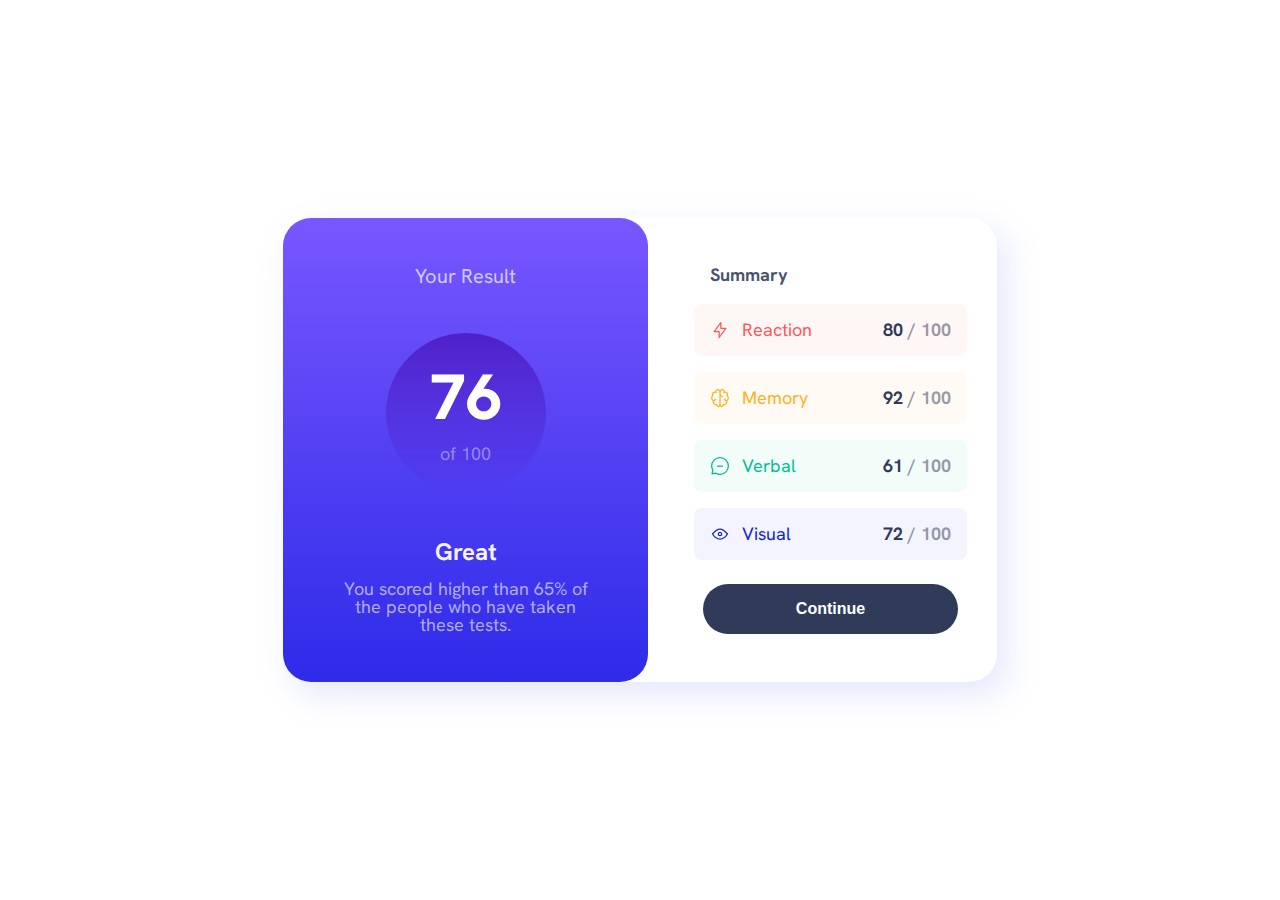
==== resultsChallenge/index.html @ e6669c63 "uploaded finished project files" ====
<!DOCTYPE html>
<html lang="en">

<head>
  <meta charset="UTF-8">
  <meta name="viewport" content="width=device-width, initial-scale=1.0">
  <!-- displays site properly based on user's device -->

  <link rel="icon" type="image/png" sizes="32x32" href="./assets/images/favicon-32x32.png">

  <title>Frontend Mentor | Results summary component</title>
  <link rel="preconnect" href="https://fonts.googleapis.com">
  <link rel="preconnect" href="https://fonts.gstatic.com" crossorigin>
  <link href="https://fonts.googleapis.com/css2?family=Hanken+Grotesk:wght@500;700;800&display=swap" rel="stylesheet">
  <link rel="stylesheet" type="text/css" href="css_reset.css">
  <link rel="stylesheet" type="text/css" href="styles.css">
</head>

<body>
  <main>
    <div id="maincontainer">
      <div id="result">
        <h1 id="yourresult">Your Result</h1>
        <div id="mainscore">
          <div id="score">76</div>
          <div id="scoreof">of 100</div>
        </div>
        <p id="great">Great</p>
        <p id="resulttext">You scored higher than 65% of the people who have taken these tests.</p>
      </div>
      <div id="summarycontainer">
        <h2 id="summary">Summary</h2>
        <section id="reaction">
          <img src="./assets/images/icon-reaction.svg"><span>Reaction</span>
          <span id="subscore">80&nbsp;<span id="subscoremax">/&nbsp;100</span>
        </section>

        <section id="memory">
          <img src="./assets/images/icon-memory.svg"><span>Memory</span>
          <span id="subscore">92&nbsp;<span id="subscoremax">/&nbsp;100</span>
        </section>

        <section id="verbal">
          <img src="./assets/images/icon-verbal.svg"><span>Verbal</span>
          <span id="subscore">61&nbsp;<span id="subscoremax">/&nbsp;100</span>
        </section>

        <section id="visual">
          <img src="./assets/images/icon-visual.svg"><span>Visual</span>
          <span id="subscore">72&nbsp;<span id="subscoremax">/&nbsp;100</span>
        </section>

        <button>
          Continue
        </button>
      </div>
    </div>
  </main>
  </div>
</body>

</html>
---- resultsChallenge/styles.css ----
body {
    font-family: 'Hanken Grotesk', sans-serif;
    font-size: 18px;
    display: flex;
    flex-direction: column;
    justify-content: center;
    align-content: center;
    margin: 0;
    min-width: 220px;

}

h2 {
    display: inline;
}

#yourresult {
    color: hsla(0, 0%, 100%, 0.7);
    font-size: 1.25rem;
    padding: 1rem;
}

#scoreof {
    color: hsla(0, 0%, 100%, 0.4);
}

#result {
    background: linear-gradient(hsl(252, 100%, 67%), hsl(241, 81%, 54%));
    color: hsl(0, 0%, 100%);
    text-align: center;
    border-bottom-left-radius: 10%;
    border-bottom-right-radius: 10%;
    padding: 1rem;
}

#great {
    color: hsla(0, 0%, 100%, 0.95);
    font-size: 1.5rem;
    font-weight: 700;
    padding-top: 1rem;
}

#resulttext {
    color: hsla(0, 0%, 100%, 0.6);
    padding: 1rem;
}

#mainscore {
    background: linear-gradient(hsla(256, 72%, 46%, 1), hsla(241, 72%, 46%, 0));
    height: 8rem;
    width: 8rem;
    border-radius: 50%;
    text-align: center;
    margin: auto;
    padding: 1rem;
}

#score {
    font-size: 4rem;
    font-weight: 800;
    padding: 1rem;
}

#subscore {
    font-weight: 700;
}

#subscoremax {
    color: hsl(224, 30%, 27%, 0.5);
}

section {
    height: 2rem;
    width: 80%;
    margin: 0.5rem auto;
    padding: 1rem;
    display: flex;
    flex-direction: row;
    align-items: center;
    justify-content: flex-start;
    border-radius: 0.5rem;
    padding: 1rem;
}

img {
    padding-right: 0.75rem;
}

#summary {
    width: 80%;
    margin: auto;
    height: 3rem;
    padding-top: 2rem;
    color: hsl(224, 30%, 27%, 0.9);
    font-weight: 700;
}

#summarycontainer {
    display: flex;
    flex-direction: column;
    align-items: center;
    justify-content: center;
}

button {
    background-color: hsl(224, 30%, 27%);
    color: hsl(0, 0%, 100%);
    font-size: 1rem;
    font-weight: 700;
    height: 3.5rem;
    width: 85%;
    border-radius: 1.75rem;
    margin: 1rem auto;
    border: 0;
}

button:hover {
    background: linear-gradient(hsl(252, 100%, 67%), hsl(241, 81%, 54%));
}

#reaction {
    background-color: hsl(0, 100%, 67%, 5%);
    color: hsl(0, 100%, 67%);
    margin-top: 0;
    display: flex;
    flex-direction: row;
    align-items: center;
    justify-content: flex-start;
}

#subscore {
    display: flex;
    justify-content: flex-end;
    align-items: center;
    color: hsl(224, 30%, 27%);
    width: 100%;
}


#memory {
    background-color: hsl(39, 100%, 56%, 5%);
    color: hsl(39, 100%, 56%);
}

#verbal {
    background-color: hsl(166, 100%, 37%, 5%);
    color: hsl(166, 100%, 37%);
}

#visual {
    background-color: hsl(234, 85%, 45%, 5%);
    color: hsl(234, 85%, 45%);
}

@media (min-width: 600px) {
    main {
        display: flex;
        flex-direction: row;
        align-content: center;
        justify-content: center;
        align-items: center;
        height: 100vh;
    }

    #maincontainer {
        display: flex;
        flex-direction: row;
        align-content: center;
        justify-content: center;
        align-items: center;
        border-radius: 1.75rem;
        box-shadow: 10px 13px 34px 0px rgba(120, 137, 240, 0.20);
        -webkit-box-shadow: 10px 13px 34px 0px rgba(120, 137, 240, 0.20);
        -moz-box-shadow: 10px 13px 34px 0px rgba(120, 137, 240, 0.20);
        margin: 2rem;
    }

    #summary {
        padding: 1rem;
    }

    #result,
    #summarycontainer {
        display: flex;
        flex-direction: column;
        justify-content: center;
        justify-items: flex-start;
        align-content: center;
        width: 50%;
        max-width: 400px;
        padding: 2rem;
        height: 400px;


    }

    #result {
        border-radius: 1.75rem;
    }

    #summarycontainer {
        border-top-right-radius: 1.75rem;
        border-bottom-right-radius: 1.75rem;
        padding-right: 1rem;

    }

    button {
        padding: 1rem;
    }

}
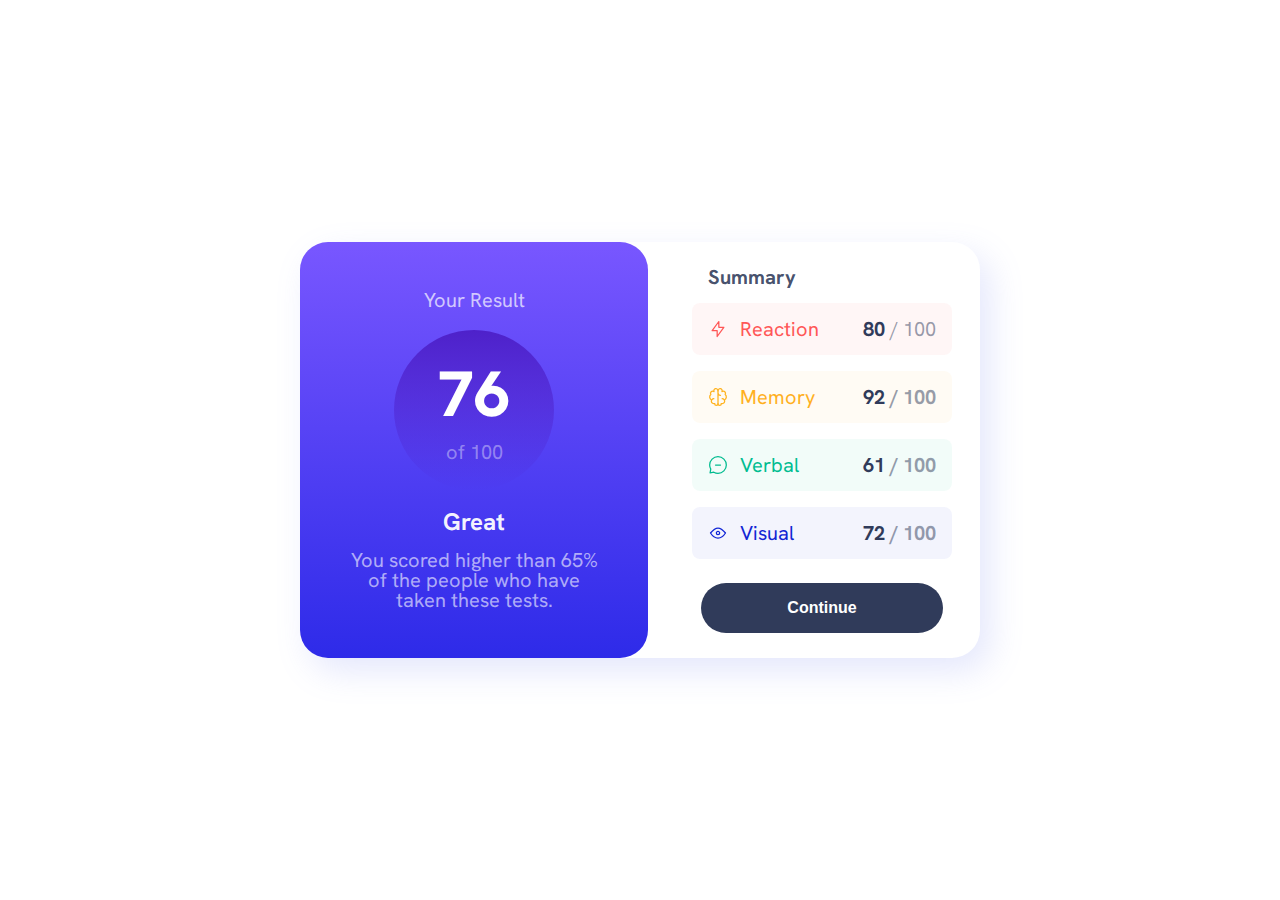
==== commit 7f88d215: "fixed errors found by validators" ====
--- a/resultsChallenge/index.html
+++ b/resultsChallenge/index.html
@@ -31,23 +31,27 @@
       <div id="summarycontainer">
         <h2 id="summary">Summary</h2>
         <section id="reaction">
-          <img src="./assets/images/icon-reaction.svg"><span>Reaction</span>
-          <span id="subscore">80&nbsp;<span id="subscoremax">/&nbsp;100</span>
+          <img src="./assets/images/icon-reaction.svg" alt="lightening bolt icon">
+          <h3>Reaction</h3>
+          <span class="subscore">80&nbsp;</span><span class="subscoremax">/&nbsp;100</span></span>
         </section>
 
         <section id="memory">
-          <img src="./assets/images/icon-memory.svg"><span>Memory</span>
-          <span id="subscore">92&nbsp;<span id="subscoremax">/&nbsp;100</span>
+          <img src="./assets/images/icon-memory.svg" alt="brain icon">
+          <h3>Memory</h3>
+          <span class="subscore">92&nbsp;<span class="subscoremax">/&nbsp;100</span></span>
         </section>
 
         <section id="verbal">
-          <img src="./assets/images/icon-verbal.svg"><span>Verbal</span>
-          <span id="subscore">61&nbsp;<span id="subscoremax">/&nbsp;100</span>
+          <img src="./assets/images/icon-verbal.svg" alt="speech bubble icon">
+          <h3>Verbal</h3>
+          <span class="subscore">61&nbsp;<span class="subscoremax">/&nbsp;100</span></span>
         </section>
 
         <section id="visual">
-          <img src="./assets/images/icon-visual.svg"><span>Visual</span>
-          <span id="subscore">72&nbsp;<span id="subscoremax">/&nbsp;100</span>
+          <img src="./assets/images/icon-visual.svg" alt="eye icon">
+          <h3>Visual</h3>
+          <span class="subscore">72&nbsp;<span class="subscoremax">/&nbsp;100</span></span>
         </section>
 
         <button>
@@ -56,7 +60,6 @@
       </div>
     </div>
   </main>
-  </div>
 </body>
 
 </html>--- a/resultsChallenge/styles.css
+++ b/resultsChallenge/styles.css
@@ -1,17 +1,12 @@
 body {
     font-family: 'Hanken Grotesk', sans-serif;
-    font-size: 18px;
+    font-size: 1.25em;
     display: flex;
     flex-direction: column;
     justify-content: center;
     align-content: center;
     margin: 0;
-    min-width: 220px;
-
-}
-
-h2 {
-    display: inline;
+    min-width: 12rem;
 }
 
 #yourresult {
@@ -61,11 +56,16 @@
     padding: 1rem;
 }
 
-#subscore {
-    font-weight: 700;
-}
-
-#subscoremax {
+.subscore {
+    font-weight: 700;
+    display: flex;
+    justify-content: flex-end;
+    align-items: center;
+    color: hsl(224, 30%, 27%);
+    width: 100%;
+}
+
+.subscoremax {
     color: hsl(224, 30%, 27%, 0.5);
 }
 
@@ -128,15 +128,6 @@
     justify-content: flex-start;
 }
 
-#subscore {
-    display: flex;
-    justify-content: flex-end;
-    align-items: center;
-    color: hsl(224, 30%, 27%);
-    width: 100%;
-}
-
-
 #memory {
     background-color: hsl(39, 100%, 56%, 5%);
     color: hsl(39, 100%, 56%);
@@ -152,7 +143,7 @@
     color: hsl(234, 85%, 45%);
 }
 
-@media (min-width: 600px) {
+@media (min-width: 33rem) {
     main {
         display: flex;
         flex-direction: row;
@@ -169,7 +160,7 @@
         justify-content: center;
         align-items: center;
         border-radius: 1.75rem;
-        box-shadow: 10px 13px 34px 0px rgba(120, 137, 240, 0.20);
+        box-shadow: 10px 13px 15px 0px rgba(120, 137, 240, 0.20);
         -webkit-box-shadow: 10px 13px 34px 0px rgba(120, 137, 240, 0.20);
         -moz-box-shadow: 10px 13px 34px 0px rgba(120, 137, 240, 0.20);
         margin: 2rem;
@@ -187,9 +178,9 @@
         justify-items: flex-start;
         align-content: center;
         width: 50%;
-        max-width: 400px;
+        max-width: 22rem;
         padding: 2rem;
-        height: 400px;
+        height: 22rem;
 
 
     }
@@ -208,5 +199,4 @@
     button {
         padding: 1rem;
     }
-
 }